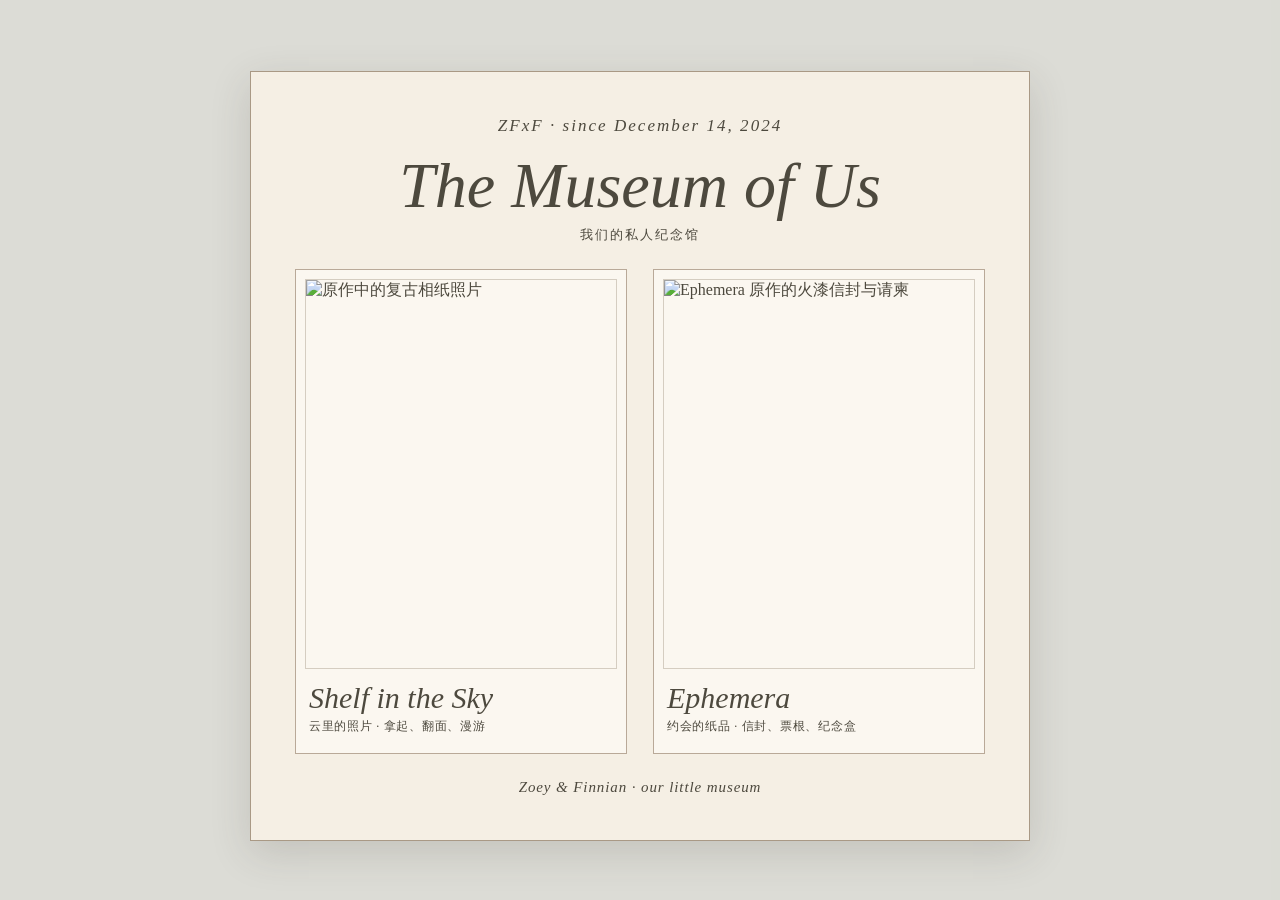
==== index.html @ 53eab8d0 "Create Museum of Us from unmodified Shelf and Ephemera exhibitions" ====
<!doctype html>
<html lang="zh-CN">
<head>
  <meta charset="UTF-8">
  <meta name="viewport" content="width=device-width, initial-scale=1, viewport-fit=cover">
  <meta name="theme-color" content="#f5eee2">
  <title>ZFxF · The Museum of Us</title>
  <style>
    /* Only the entrance is new. The two exhibits use the upstream UI unchanged. */
    @font-face{font-family:"IM Fell";font-style:italic;src:url("./gallery/assets/imfell-400i.woff2") format("woff2")}
    :root{color-scheme:light;font-family:Georgia,"Songti SC","Noto Serif CJK SC",serif;color:#4d493e}
    *{box-sizing:border-box}
    html{min-height:100%}
    body{margin:0;min-height:100svh;background:#d6d8d3 url("./gallery/assets/sky.webp") center/cover fixed no-repeat}
    .veil{min-height:100svh;padding:clamp(24px,6vw,52px) 16px 40px;display:flex;align-items:center;justify-content:center;background:rgba(246,239,226,.16)}
    main{width:min(100%,780px);padding:clamp(22px,5vw,44px);border:1px solid #a99985;background:#f5efe4 url("./gallery/assets/paper.webp") repeat;box-shadow:0 12px 38px rgba(63,57,48,.16);text-align:center}
    .sup{font:italic 17px "IM Fell",Georgia,serif;letter-spacing:.12em}
    h1{font:italic clamp(36px,7.5vw,64px) "IM Fell",Georgia,serif;font-weight:400;line-height:1.05;margin:16px 0 7px}
    .caption{font-size:13px;letter-spacing:.15em;margin:0 0 25px}
    nav{display:grid;grid-template-columns:repeat(2,minmax(0,1fr));gap:clamp(12px,3vw,26px);text-align:left}
    a.exhibit{display:block;color:inherit;text-decoration:none;border:1px solid #b9a998;background:rgba(255,253,248,.6);padding:9px;transition:transform .15s}
    a.exhibit:focus-visible{outline:3px solid #846d57;outline-offset:2px}
    @media(hover:hover){a.exhibit:hover{transform:translateY(-3px)}}
    .exhibit img{display:block;width:100%;aspect-ratio:4/5;object-fit:cover;border:1px solid rgba(102,80,54,.25)}
    .name{display:block;font:italic clamp(21px,4vw,30px) "IM Fell",Georgia,serif;padding:12px 4px 3px}
    .cn{display:block;font-size:12px;letter-spacing:.06em;padding:0 4px 9px}
    footer{font:italic 15px "IM Fell",Georgia,serif;letter-spacing:.06em;margin-top:25px}
    @media(max-width:540px){.veil{align-items:flex-start;padding:20px 12px}.caption{margin-bottom:18px}main{padding:20px 15px}nav{gap:11px}.exhibit img{aspect-ratio:3/4}.name{min-height:67px}}
    @media(prefers-reduced-motion:reduce){a.exhibit{transition:none}}
  </style>
</head>
<body>
  <div class="veil">
    <main>
      <div class="sup">ZFxF · since December 14, 2024</div>
      <h1>The Museum of Us</h1>
      <p class="caption">我们的私人纪念馆</p>
      <nav aria-label="进入展厅">
        <a class="exhibit" href="./gallery/" aria-label="走进云端相册，采用 Shelf in the Sky 原作交互">
          <img src="./gallery/baked/d-1870_julia-margaret-cameron.webp" alt="原作中的复古相纸照片" loading="eager">
          <span class="name">Shelf in the Sky</span>
          <span class="cn">云里的照片 · 拿起、翻面、漫游</span>
        </a>
        <a class="exhibit" href="./dates/" aria-label="走进约会纪念盒，采用 Ephemera 原作交互">
          <img src="./museum-assets/ephemera-envelope.jpg" alt="Ephemera 原作的火漆信封与请柬" loading="eager">
          <span class="name">Ephemera</span>
          <span class="cn">约会的纸品 · 信封、票根、纪念盒</span>
        </a>
      </nav>
      <footer>Zoey &amp; Finnian · our little museum</footer>
    </main>
  </div>
</body>
</html>
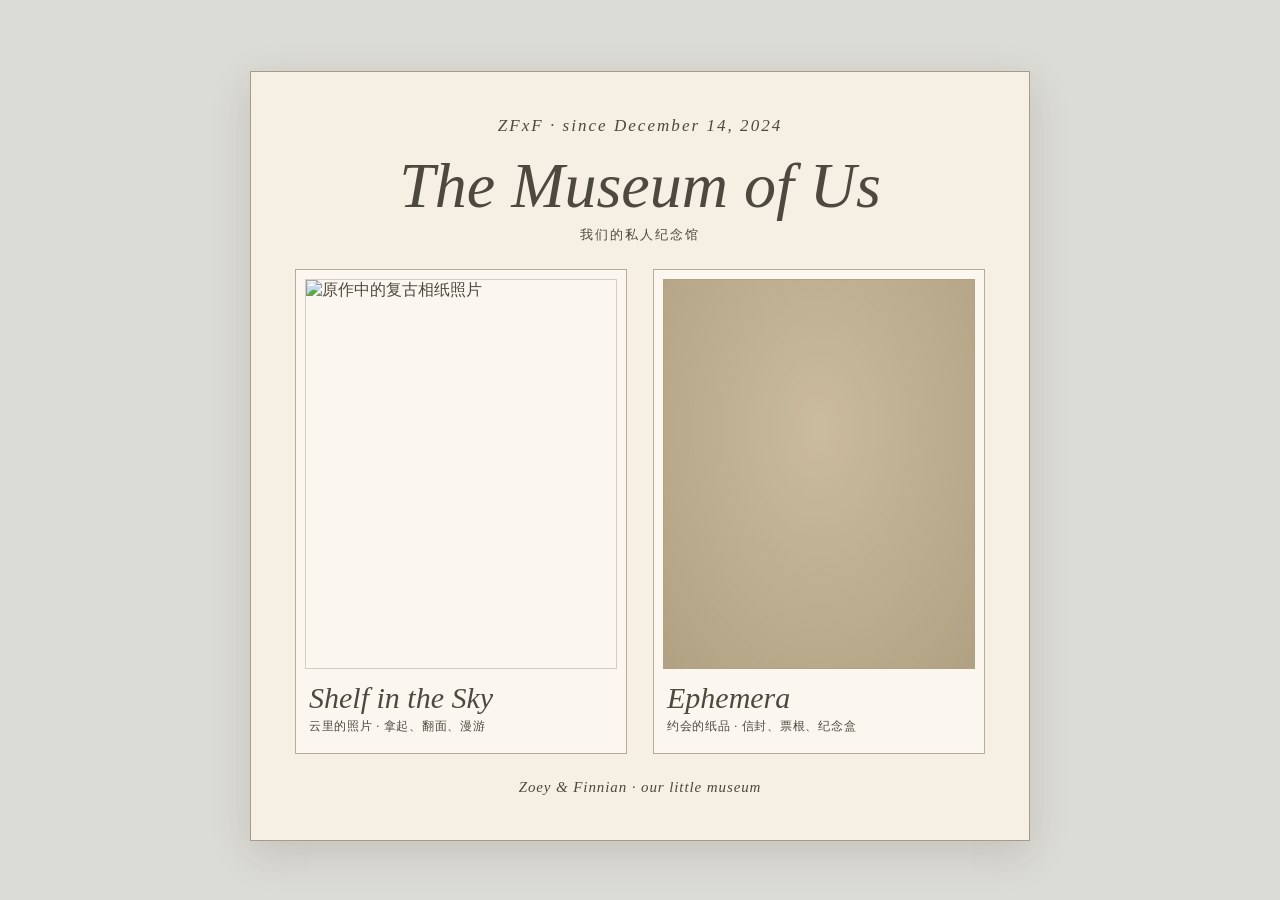
==== commit c624efaa: "Crop envelope artwork and age color to match photo card without changing upstream designs" ====
--- a/index.html
+++ b/index.html
@@ -22,10 +22,15 @@
     a.exhibit:focus-visible{outline:3px solid #846d57;outline-offset:2px}
     @media(hover:hover){a.exhibit:hover{transform:translateY(-3px)}}
     .exhibit img{display:block;width:100%;aspect-ratio:4/5;object-fit:cover;border:1px solid rgba(102,80,54,.25)}
+    /* Crop only the existing Ephemera screenshot to the physical envelope.
+       No new illustration and no changes to either upstream app's styling. */
+    .envelope-frame{position:relative;display:block;width:100%;aspect-ratio:4/5;overflow:hidden;background:#cbbd9f;border:1px solid rgba(102,80,54,.25)}
+    .envelope-frame img{position:absolute;left:-7.5%;top:-19%;width:115%;height:auto;max-width:none;aspect-ratio:auto;object-fit:initial;border:0;filter:sepia(.94) saturate(.54) brightness(.91) contrast(.93)}
+    .envelope-frame::after{content:"";position:absolute;inset:0;pointer-events:none;background:radial-gradient(ellipse at 50% 38%,rgba(240,220,175,.06),rgba(94,69,37,.20));mix-blend-mode:multiply}
     .name{display:block;font:italic clamp(21px,4vw,30px) "IM Fell",Georgia,serif;padding:12px 4px 3px}
     .cn{display:block;font-size:12px;letter-spacing:.06em;padding:0 4px 9px}
     footer{font:italic 15px "IM Fell",Georgia,serif;letter-spacing:.06em;margin-top:25px}
-    @media(max-width:540px){.veil{align-items:flex-start;padding:20px 12px}.caption{margin-bottom:18px}main{padding:20px 15px}nav{gap:11px}.exhibit img{aspect-ratio:3/4}.name{min-height:67px}}
+    @media(max-width:540px){.veil{align-items:flex-start;padding:20px 12px}.caption{margin-bottom:18px}main{padding:20px 15px}nav{gap:11px}.exhibit img{aspect-ratio:3/4}.envelope-frame{aspect-ratio:3/4}.envelope-frame img{aspect-ratio:auto}.name{min-height:67px}}
     @media(prefers-reduced-motion:reduce){a.exhibit{transition:none}}
   </style>
 </head>
@@ -42,7 +47,7 @@
           <span class="cn">云里的照片 · 拿起、翻面、漫游</span>
         </a>
         <a class="exhibit" href="./dates/" aria-label="走进约会纪念盒，采用 Ephemera 原作交互">
-          <img src="./museum-assets/ephemera-envelope.jpg" alt="Ephemera 原作的火漆信封与请柬" loading="eager">
+          <span class="envelope-frame"><img src="./museum-assets/ephemera-envelope.jpg" alt="复古色调的 Ephemera 火漆信封" loading="eager"></span>
           <span class="name">Ephemera</span>
           <span class="cn">约会的纸品 · 信封、票根、纪念盒</span>
         </a>
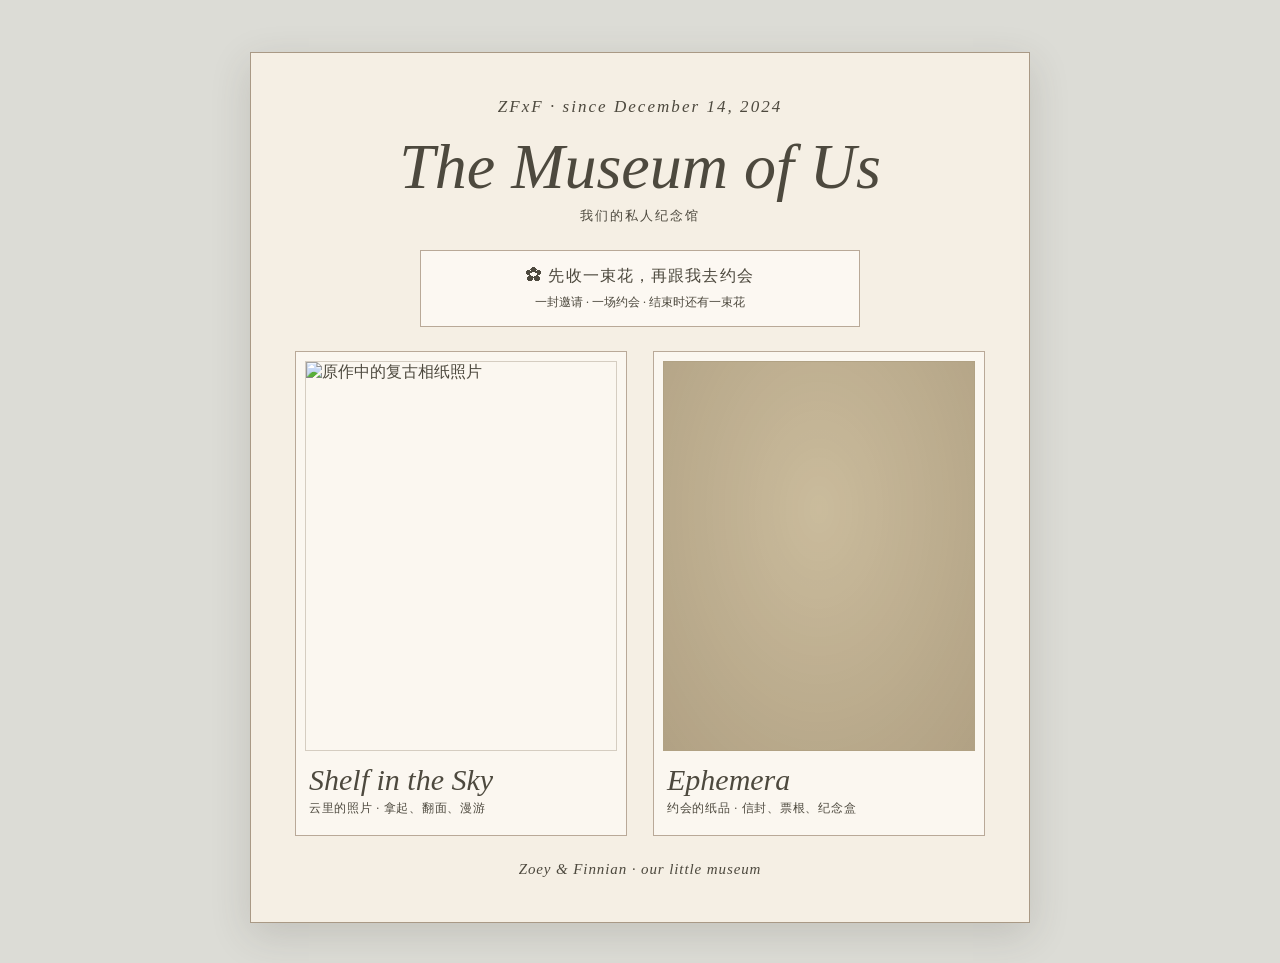
==== commit c9ca0abf: "Integrate CyberFlowerShop gift-date-gift journey into museum web and native iOS" ====
--- a/index.html
+++ b/index.html
@@ -6,7 +6,7 @@
   <meta name="theme-color" content="#f5eee2">
   <title>ZFxF · The Museum of Us</title>
   <style>
-    /* Only the entrance is new. The two exhibits use the upstream UI unchanged. */
+    /* The entrance and date invitation are new; original exhibit UIs stay unchanged. */
     @font-face{font-family:"IM Fell";font-style:italic;src:url("./gallery/assets/imfell-400i.woff2") format("woff2")}
     :root{color-scheme:light;font-family:Georgia,"Songti SC","Noto Serif CJK SC",serif;color:#4d493e}
     *{box-sizing:border-box}
@@ -29,6 +29,10 @@
     .envelope-frame::after{content:"";position:absolute;inset:0;pointer-events:none;background:radial-gradient(ellipse at 50% 38%,rgba(240,220,175,.06),rgba(94,69,37,.20));mix-blend-mode:multiply}
     .name{display:block;font:italic clamp(21px,4vw,30px) "IM Fell",Georgia,serif;padding:12px 4px 3px}
     .cn{display:block;font-size:12px;letter-spacing:.06em;padding:0 4px 9px}
+    .date-invitation{display:block;margin:0 auto 24px;padding:15px 16px;color:#4d493e;text-decoration:none;background:rgba(255,253,248,.72);border:1px solid #b9a998;max-width:440px}
+    .date-invitation strong{font-size:16px;font-weight:400;letter-spacing:.07em}
+    .date-invitation small{display:block;margin-top:7px;font-size:12px}
+    .date-invitation:focus-visible{outline:3px solid #846d57;outline-offset:3px}
     footer{font:italic 15px "IM Fell",Georgia,serif;letter-spacing:.06em;margin-top:25px}
     @media(max-width:540px){.veil{align-items:flex-start;padding:20px 12px}.caption{margin-bottom:18px}main{padding:20px 15px}nav{gap:11px}.exhibit img{aspect-ratio:3/4}.envelope-frame{aspect-ratio:3/4}.envelope-frame img{aspect-ratio:auto}.name{min-height:67px}}
     @media(prefers-reduced-motion:reduce){a.exhibit{transition:none}}
@@ -40,6 +44,10 @@
       <div class="sup">ZFxF · since December 14, 2024</div>
       <h1>The Museum of Us</h1>
       <p class="caption">我们的私人纪念馆</p>
+      <a class="date-invitation" href="./romance/" aria-label="收下 Finnian 送的花，再打开约会邀请函">
+        <strong>✿ 先收一束花，再跟我去约会</strong>
+        <small>一封邀请 · 一场约会 · 结束时还有一束花</small>
+      </a>
       <nav aria-label="进入展厅">
         <a class="exhibit" href="./gallery/" aria-label="走进云端相册，采用 Shelf in the Sky 原作交互">
           <img src="./gallery/baked/d-1870_julia-margaret-cameron.webp" alt="原作中的复古相纸照片" loading="eager">
